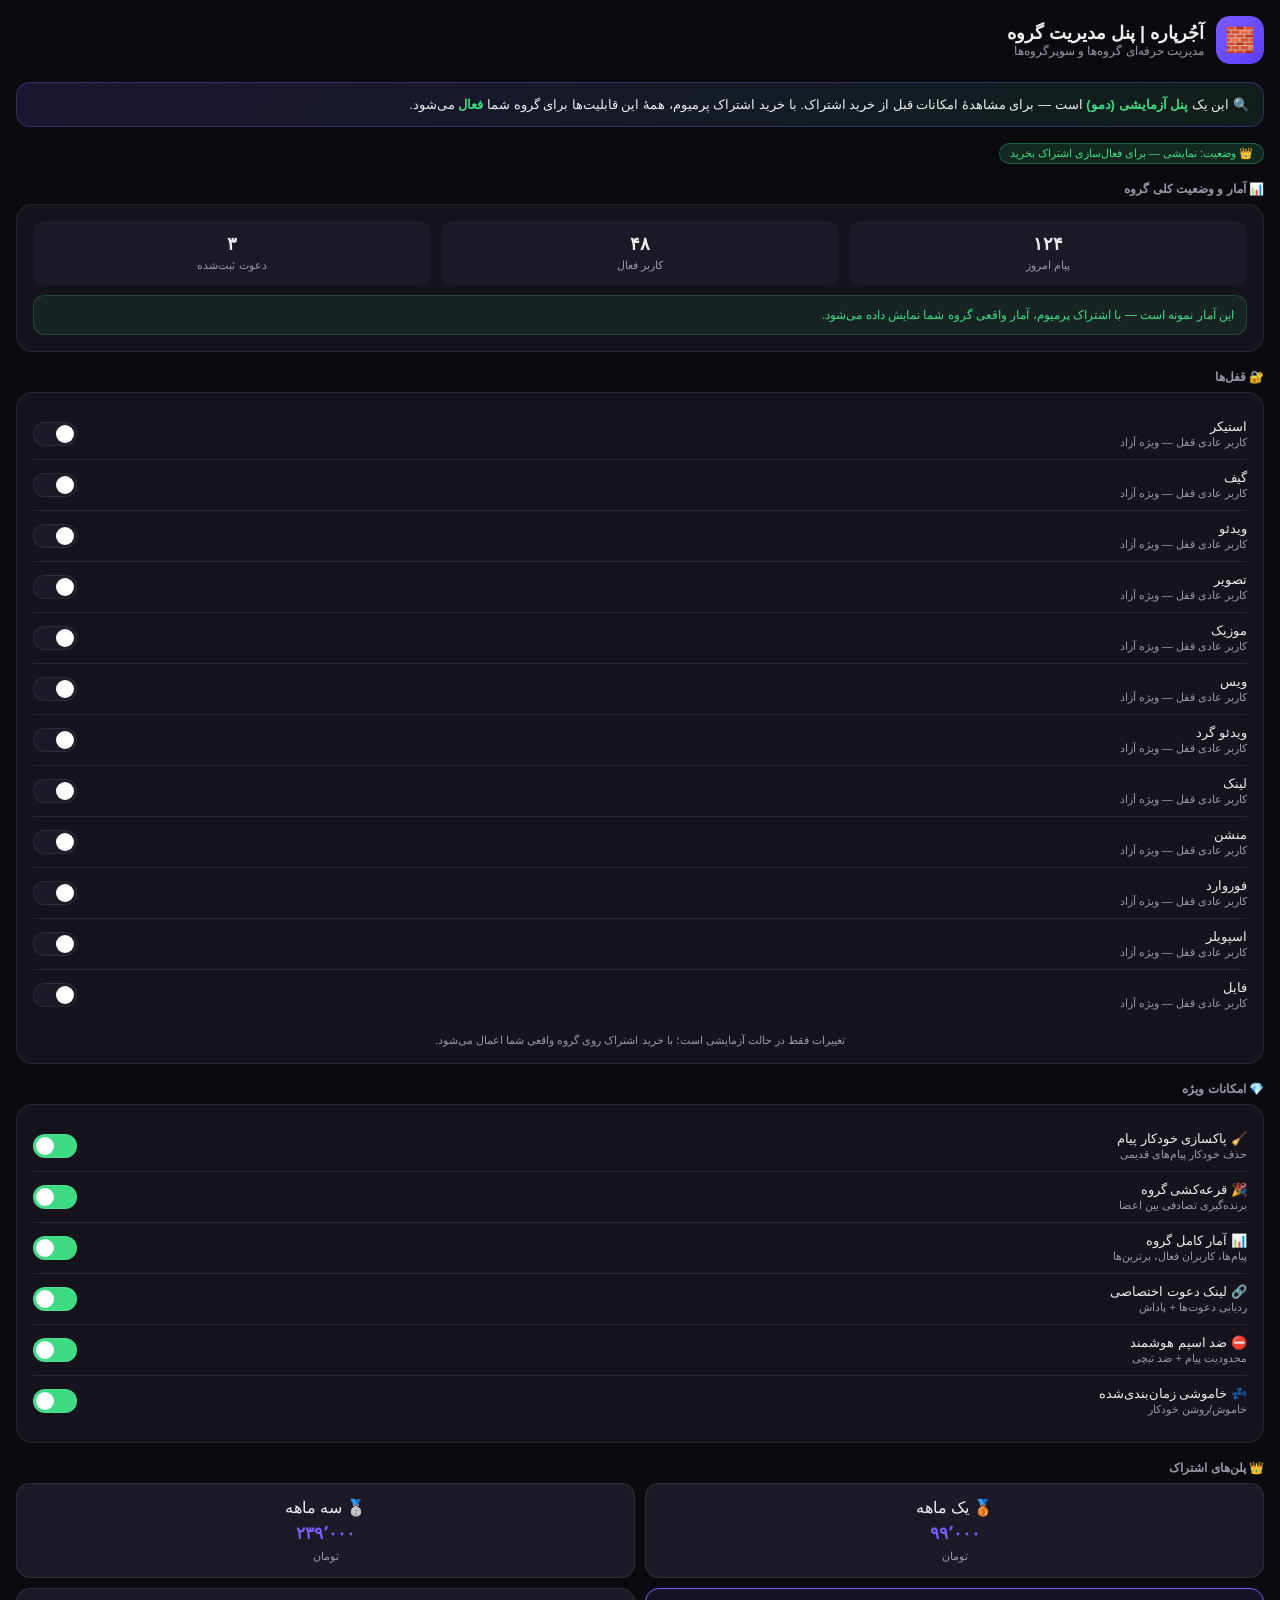
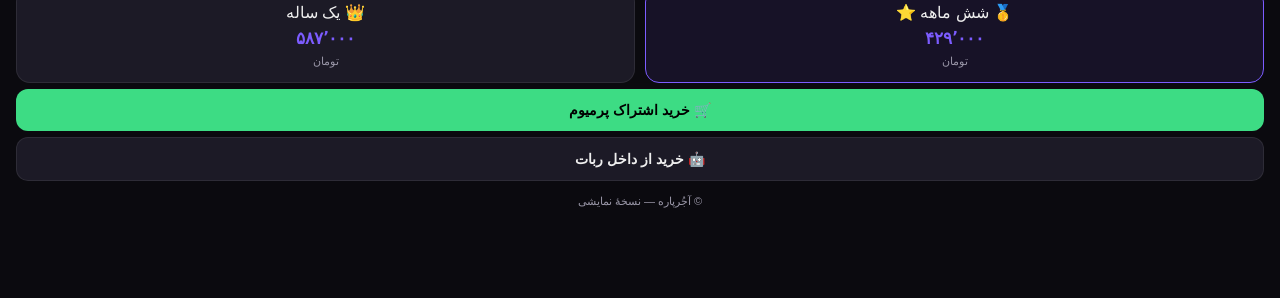
==== webapp/panel.html @ dfb61b86 "Add group raffle, auto-cleanup, stats, invite links + trial web panel (demo like TLPro)" ====
<!DOCTYPE html>
<html lang="fa" dir="rtl">
<head>
<meta charset="utf-8"/>
<meta name="viewport" content="width=device-width, initial-scale=1, viewport-fit=cover"/>
<title>پنل مدیریت گروه — آجُرپاره</title>
<style>
:root {
  --bg: #0b0a0f; --card: #15141d; --card2: #1c1a26; --text: #eee;
  --muted: #9a97a8; --accent: #7c5cff; --green: #3ddc84; --red: #ff5c7a;
  --yellow: #ffc857; --border: rgba(255,255,255,.08);
}
* { margin:0; padding:0; box-sizing:border-box; }
body { background:var(--bg); color:var(--text); font-family:'Segoe UI',Tahoma,sans-serif; padding:16px; padding-bottom:90px; }
.header { display:flex; align-items:center; gap:12px; margin-bottom:18px; }
.logo { width:48px; height:48px; border-radius:14px; background:linear-gradient(135deg,#7c5cff,#5a3dff); display:flex; align-items:center; justify-content:center; font-size:24px; }
.header h1 { font-size:18px; }
.header p { font-size:12px; color:var(--muted); }
.badge { display:inline-block; background:rgba(124,92,255,.2); color:var(--accent); border:1px solid rgba(124,92,255,.4); padding:3px 10px; border-radius:20px; font-size:11px; }
.badge.days { background:rgba(61,220,132,.15); color:var(--green); border-color:rgba(61,220,132,.3); }
.trial-banner { background:linear-gradient(135deg,rgba(124,92,255,.15),rgba(61,220,132,.1)); border:1px solid rgba(124,92,255,.3); border-radius:14px; padding:14px; margin-bottom:16px; font-size:13px; }
.trial-banner b { color:var(--green); }
.card { background:var(--card); border:1px solid var(--border); border-radius:16px; padding:16px; margin-bottom:14px; }
.card h2 { font-size:15px; margin-bottom:12px; display:flex; align-items:center; gap:8px; }
.section-title { font-size:12px; color:var(--muted); margin:18px 0 8px; font-weight:600; }
.row { display:flex; align-items:center; justify-content:space-between; padding:10px 0; border-bottom:1px solid var(--border); }
.row:last-child { border-bottom:none; }
.row .label { font-size:13px; }
.row .desc { font-size:11px; color:var(--muted); margin-top:2px; }
.lock { width:44px; height:24px; border-radius:20px; background:var(--card2); border:1px solid var(--border); position:relative; transition:.2s; cursor:pointer; }
.lock.active { background:var(--green); }
.lock::after { content:""; position:absolute; width:18px; height:18px; border-radius:50%; background:#fff; top:2px; right:2px; transition:.2s; }
.lock.active::after { right:22px; }
.btn { display:block; width:100%; padding:13px; border:none; border-radius:12px; background:var(--accent); color:#fff; font-size:14px; font-weight:600; cursor:pointer; margin-top:6px; font-family:inherit; }
.btn.secondary { background:var(--card2); color:var(--text); border:1px solid var(--border); }
.btn.green { background:var(--green); color:#000; }
.stats-grid { display:grid; grid-template-columns:1fr 1fr 1fr; gap:10px; }
.stat { background:var(--card2); border-radius:12px; padding:12px; text-align:center; }
.stat b { font-size:18px; display:block; }
.stat span { font-size:11px; color:var(--muted); }
.vip-note { background:rgba(61,220,132,.08); border:1px solid rgba(61,220,132,.2); border-radius:12px; padding:12px; font-size:12px; color:var(--green); margin-top:10px; }
.plans { display:grid; grid-template-columns:1fr 1fr; gap:10px; }
.plan { background:var(--card2); border:1px solid var(--border); border-radius:14px; padding:14px; text-align:center; cursor:pointer; transition:.2s; }
.plan:hover { border-color:var(--accent); transform:translateY(-2px); }
.plan.best { border-color:var(--accent); background:rgba(124,92,255,.1); }
.plan .price { font-size:17px; font-weight:700; color:var(--accent); margin:6px 0; }
.plan .per { font-size:11px; color:var(--muted); }
.demo-note { font-size:11px; color:var(--muted); text-align:center; margin-top:14px; }
</style>
</head>
<body>
  <div class="header">
    <div class="logo">🧱</div>
    <div>
      <h1>آجُرپاره | پنل مدیریت گروه</h1>
      <p>مدیریت حرفه‌ای گروه‌ها و سوپرگروه‌ها</p>
    </div>
  </div>

  <div class="trial-banner">
    🔍 این یک <b>پنل آزمایشی (دمو)</b> است — برای مشاهدهٔ امکانات قبل از خرید اشتراک.
    با خرید اشتراک پرمیوم، همهٔ این قابلیت‌ها برای گروه شما <b>فعال</b> می‌شود.
  </div>

  <div class="badge days" id="vipStatus">👑 وضعیت: نمایشی — برای فعال‌سازی اشتراک بخرید</div>

  <div class="section-title">📊 آمار و وضعیت کلی گروه</div>
  <div class="card">
    <div class="stats-grid">
      <div class="stat"><b id="statMsg">۱۲۴</b><span>پیام امروز</span></div>
      <div class="stat"><b id="statUser">۴۸</b><span>کاربر فعال</span></div>
      <div class="stat"><b id="statInv">۳</b><span>دعوت ثبت‌شده</span></div>
    </div>
    <div class="vip-note" id="demoNote">این آمار نمونه است — با اشتراک پرمیوم، آمار واقعی گروه شما نمایش داده می‌شود.</div>
  </div>

  <div class="section-title">🔐 قفل‌ها</div>
  <div class="card">
    <div id="locksList"></div>
    <div class="demo-note">تغییرات فقط در حالت آزمایشی است؛ با خرید اشتراک روی گروه واقعی شما اعمال می‌شود.</div>
  </div>

  <div class="section-title">💎 امکانات ویژه</div>
  <div class="card">
    <div class="row"><div><div class="label">🧹 پاکسازی خودکار پیام</div><div class="desc">حذف خودکار پیام‌های قدیمی</div></div><div class="lock active"></div></div>
    <div class="row"><div><div class="label">🎉 قرعه‌کشی گروه</div><div class="desc">برنده‌گیری تصادفی بین اعضا</div></div><div class="lock active"></div></div>
    <div class="row"><div><div class="label">📊 آمار کامل گروه</div><div class="desc">پیام‌ها، کاربران فعال، برترین‌ها</div></div><div class="lock active"></div></div>
    <div class="row"><div><div class="label">🔗 لینک دعوت اختصاصی</div><div class="desc">ردیابی دعوت‌ها + پاداش</div></div><div class="lock active"></div></div>
    <div class="row"><div><div class="label">⛔ ضد اسپم هوشمند</div><div class="desc">محدودیت پیام + ضد تبچی</div></div><div class="lock active"></div></div>
    <div class="row"><div><div class="label">💤 خاموشی زمان‌بندی‌شده</div><div class="desc">خاموش/روشن خودکار</div></div><div class="lock active"></div></div>
  </div>

  <div class="section-title">👑 پلن‌های اشتراک</div>
  <div class="plans">
    <div class="plan" onclick="buyPlan(1)"><div>🥉 یک ماهه</div><div class="price">۹۹٬۰۰۰</div><div class="per">تومان</div></div>
    <div class="plan" onclick="buyPlan(3)"><div>🥈 سه ماهه</div><div class="price">۲۳۹٬۰۰۰</div><div class="per">تومان</div></div>
    <div class="plan best" onclick="buyPlan(6)"><div>🥇 شش ماهه ⭐</div><div class="price">۴۲۹٬۰۰۰</div><div class="per">تومان</div></div>
    <div class="plan" onclick="buyPlan(12)"><div>👑 یک ساله</div><div class="price">۵۸۷٬۰۰۰</div><div class="per">تومان</div></div>
  </div>

  <button class="btn green" onclick="buyPlan(6)">🛒 خرید اشتراک پرمیوم</button>
  <button class="btn secondary" onclick="openBot()">🤖 خرید از داخل ربات</button>
  <div class="demo-note">© آجُرپاره — نسخهٔ نمایشی</div>

<script>
const LOCKS = [
  ["sticker","استیکر"], ["gif","گیف"], ["video","ویدئو"], ["photo","تصویر"],
  ["audio","موزیک"], ["voice","ویس"], ["video_note","ویدئو گرد"], ["link","لینک"],
  ["mention","منشن"], ["forward","فوروارد"], ["spoiler","اسپویلر"], ["document","فایل"]
];
const locksEl = document.getElementById("locksList");
LOCKS.forEach(([key,label]) => {
  const row = document.createElement("div");
  row.className = "row";
  row.innerHTML = `<div><div class="label">${label}</div><div class="desc">کاربر عادی قفل — ویژه آزاد</div></div><div class="lock" data-key="${key}"></div>`;
  row.querySelector(".lock").addEventListener("click", function(){ this.classList.toggle("active"); });
  locksEl.appendChild(row);
});

function buyPlan(months) {
  if (window.Telegram?.WebApp) {
    window.Telegram.WebApp.close();
  }
  const botUrl = "https://t.me/Ajorparehbot";
  window.open(`${botUrl}?start=vip_${months}`, "_blank");
}
function openBot() {
  window.open("https://t.me/Ajorparehbot", "_blank");
}
if (window.Telegram?.WebApp) {
  window.Telegram.WebApp.ready();
  window.Telegram.WebApp.expand();
}
</script>
</body>
</html>
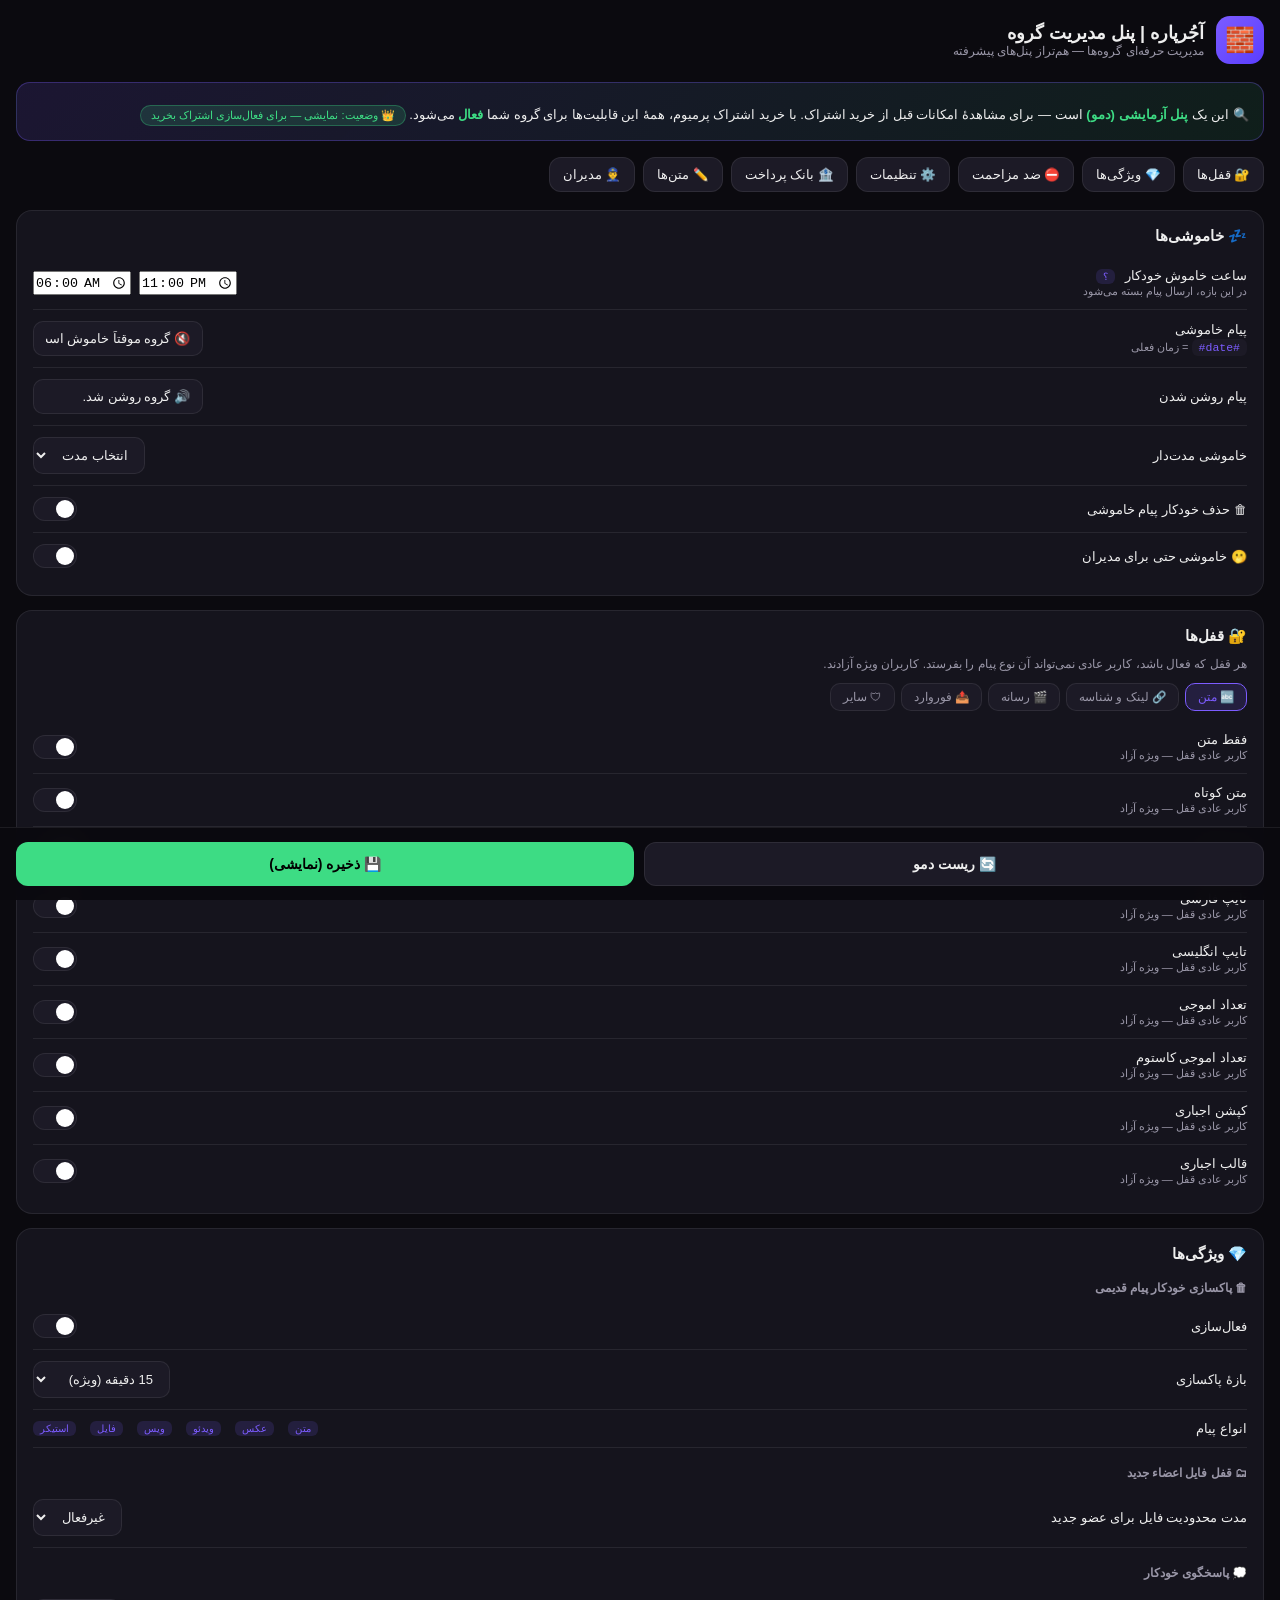
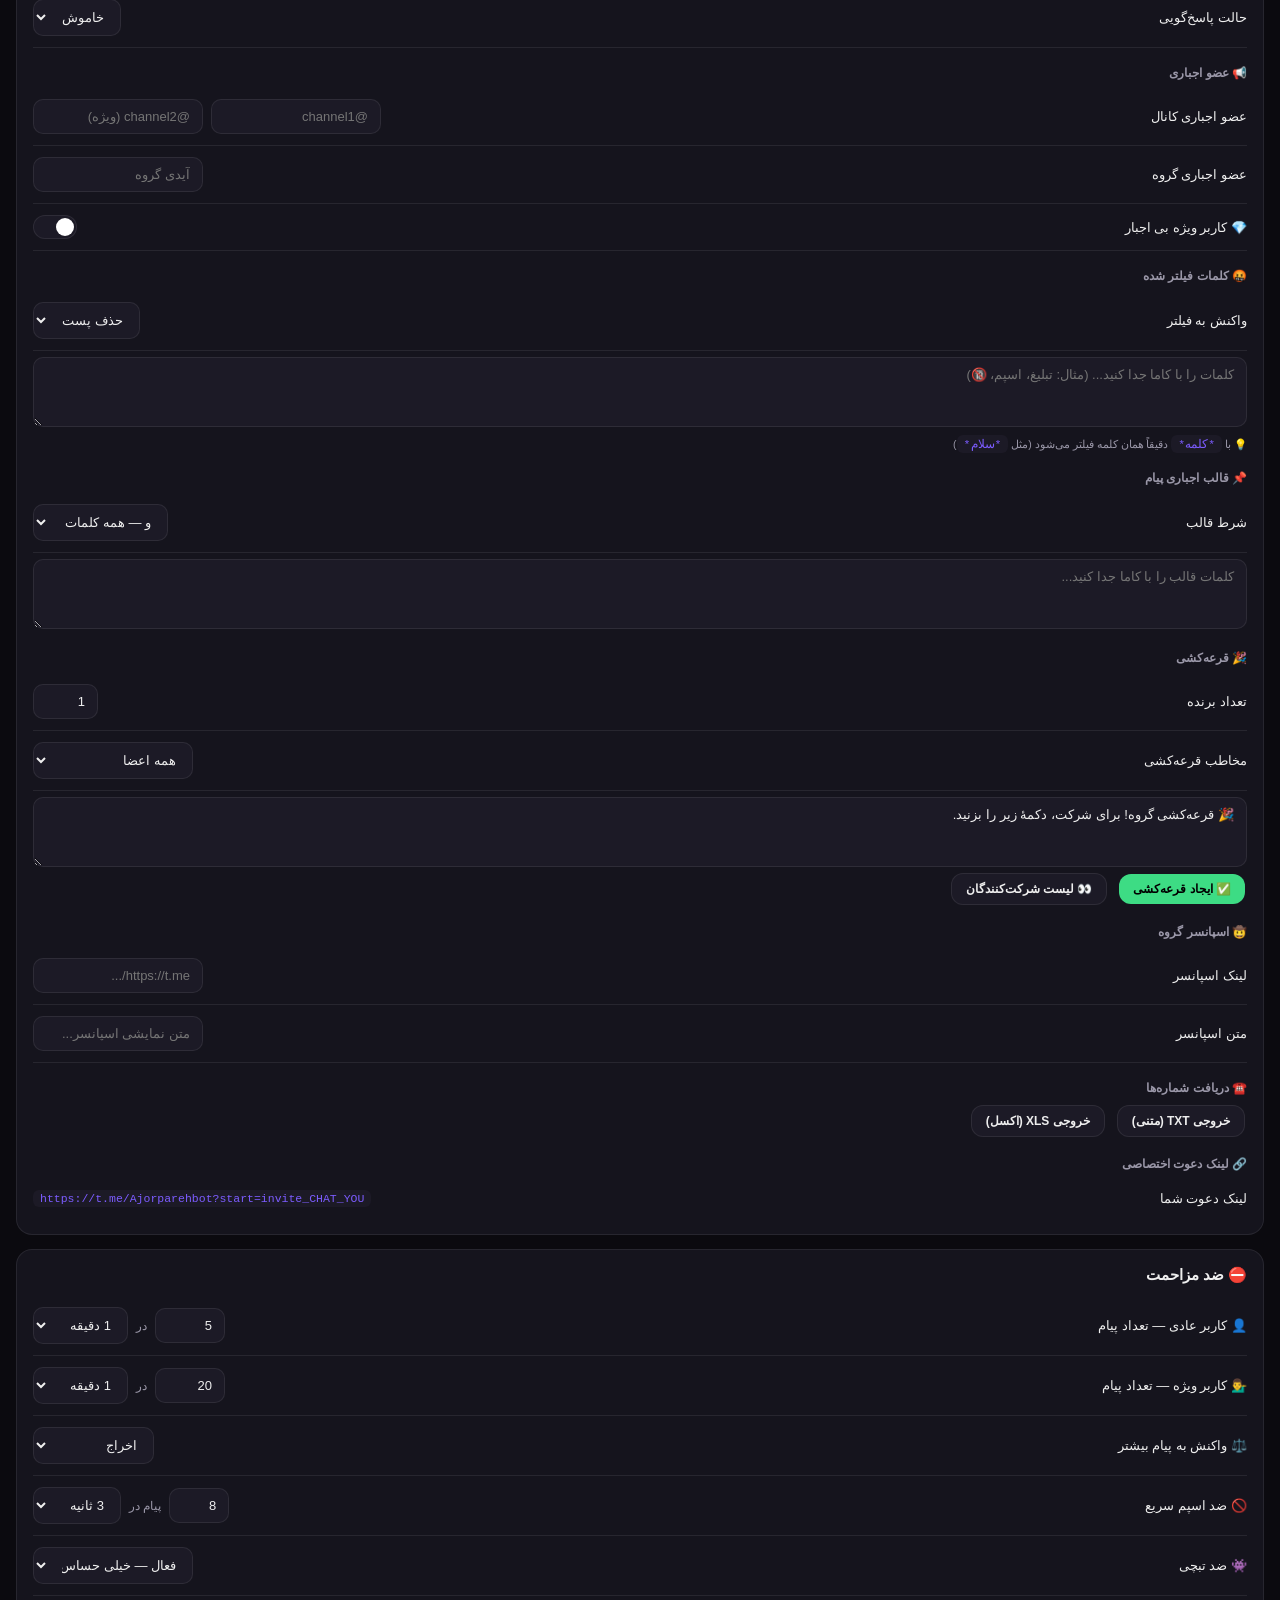
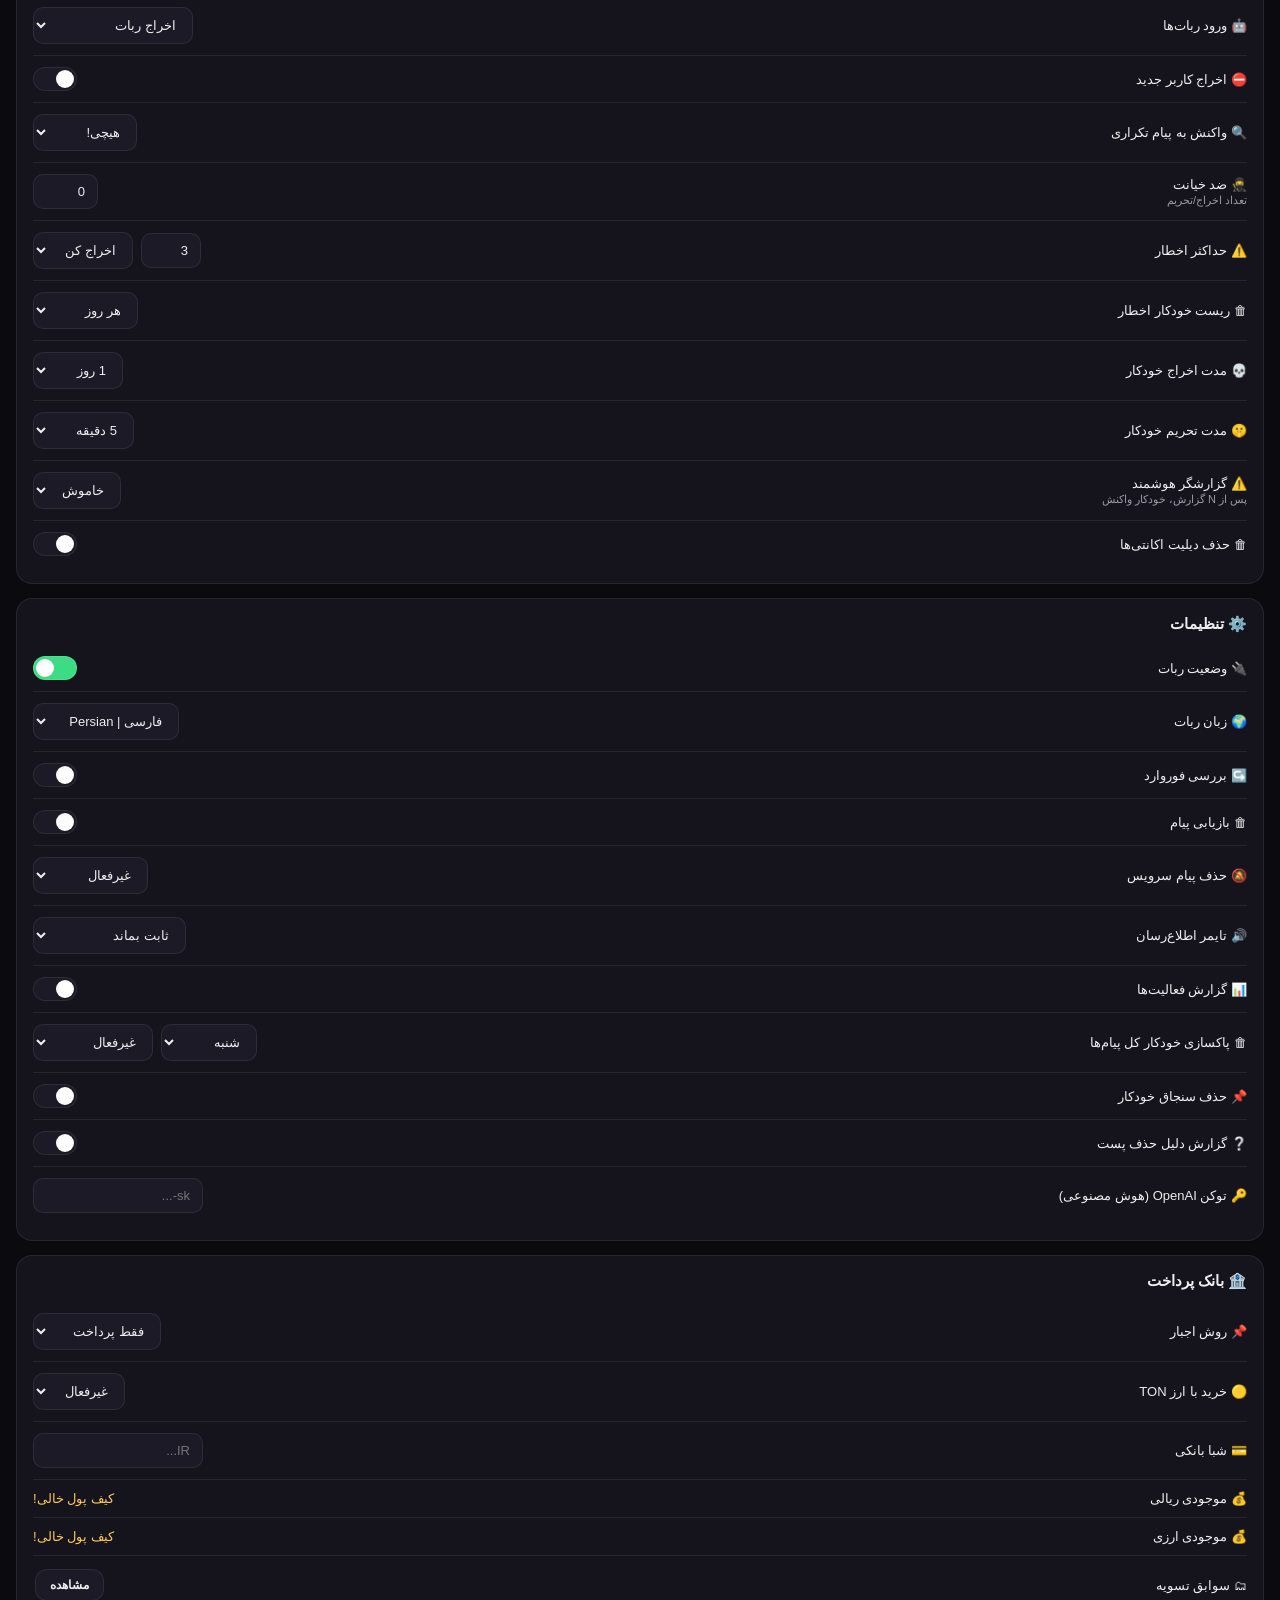
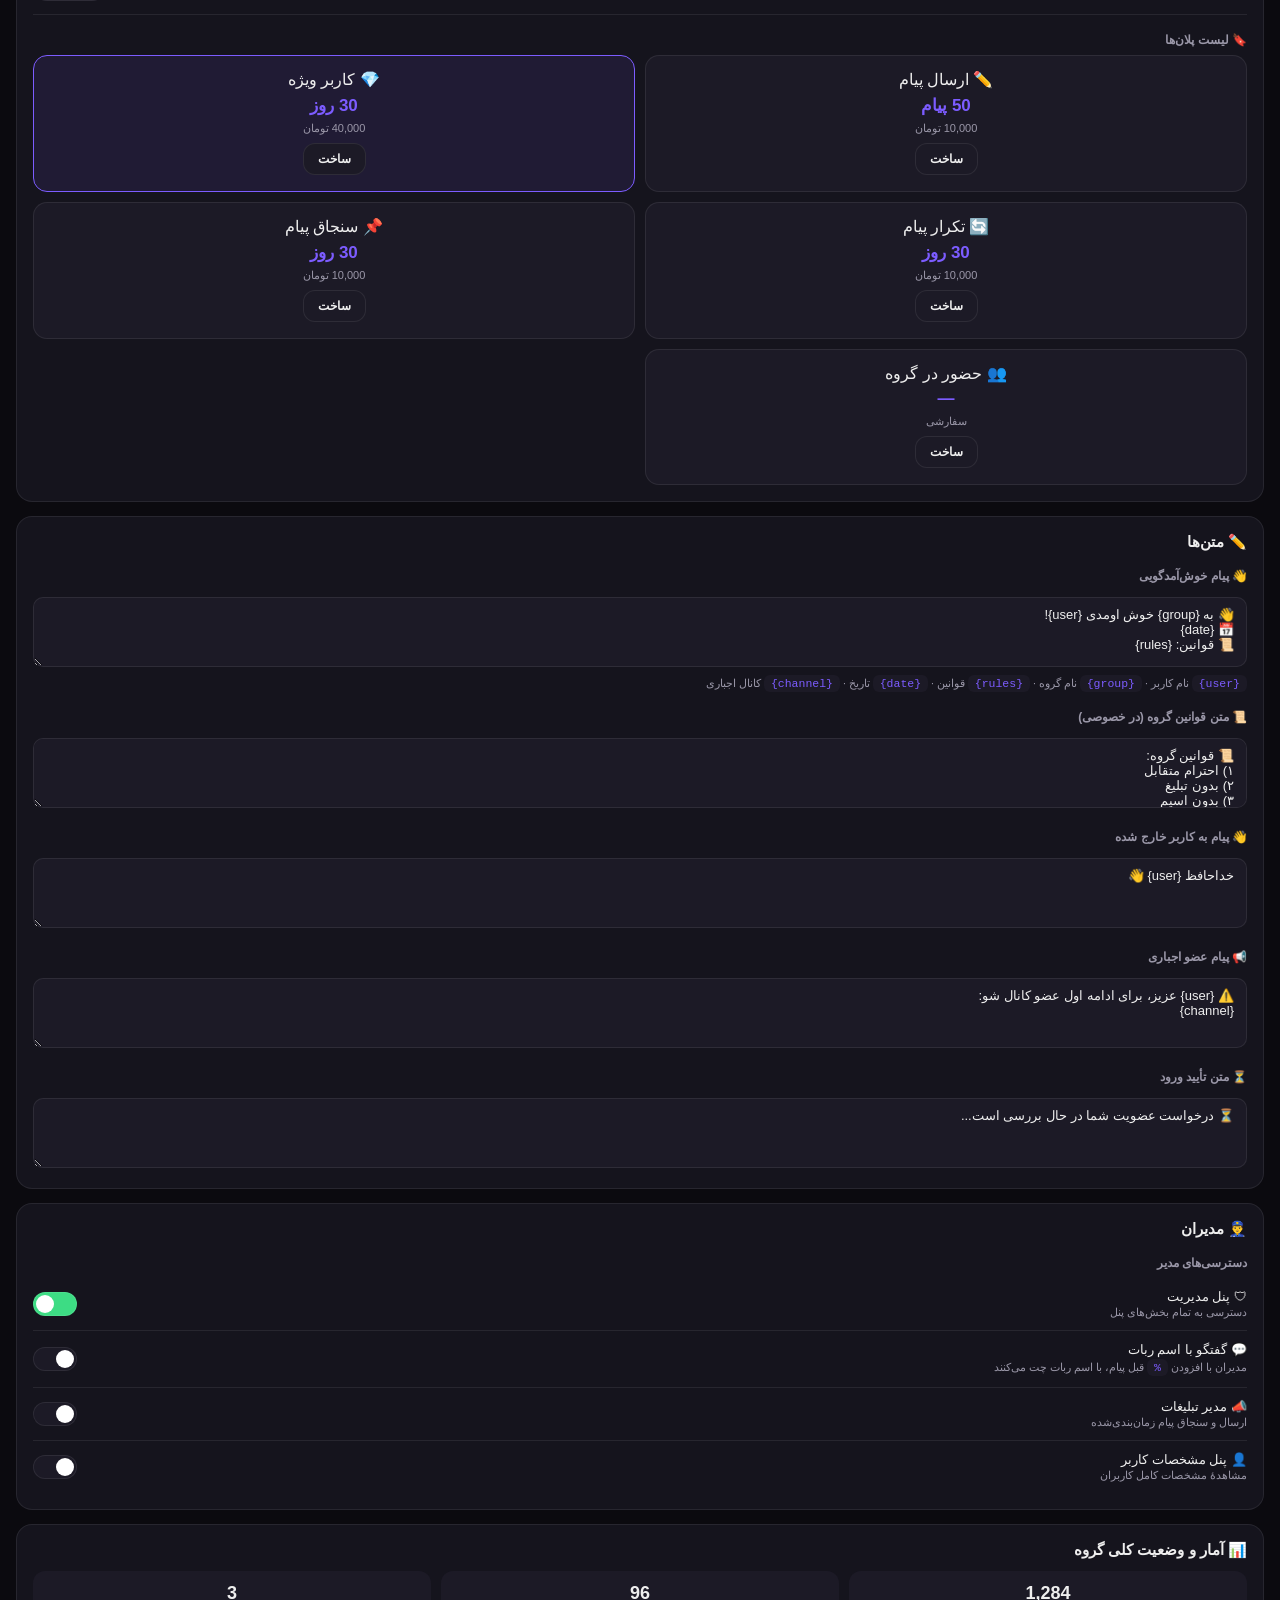
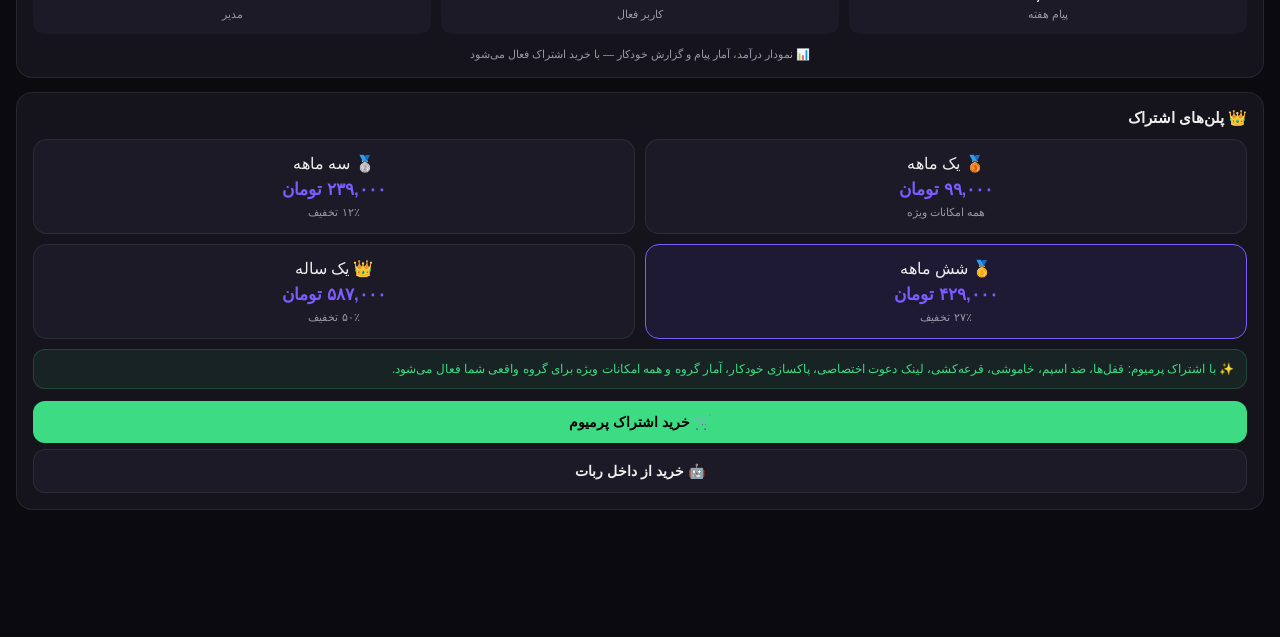
==== commit 6869024a: "TLPro-level group management: 55+ locks with detail modes, anti-spam suite (fast spam, tabchi, dupli" ====
--- a/webapp/panel.html
+++ b/webapp/panel.html
@@ -5,132 +5,374 @@
 <meta name="viewport" content="width=device-width, initial-scale=1, viewport-fit=cover"/>
 <title>پنل مدیریت گروه — آجُرپاره</title>
 <style>
-:root {
-  --bg: #0b0a0f; --card: #15141d; --card2: #1c1a26; --text: #eee;
-  --muted: #9a97a8; --accent: #7c5cff; --green: #3ddc84; --red: #ff5c7a;
-  --yellow: #ffc857; --border: rgba(255,255,255,.08);
-}
-* { margin:0; padding:0; box-sizing:border-box; }
-body { background:var(--bg); color:var(--text); font-family:'Segoe UI',Tahoma,sans-serif; padding:16px; padding-bottom:90px; }
-.header { display:flex; align-items:center; gap:12px; margin-bottom:18px; }
-.logo { width:48px; height:48px; border-radius:14px; background:linear-gradient(135deg,#7c5cff,#5a3dff); display:flex; align-items:center; justify-content:center; font-size:24px; }
-.header h1 { font-size:18px; }
-.header p { font-size:12px; color:var(--muted); }
-.badge { display:inline-block; background:rgba(124,92,255,.2); color:var(--accent); border:1px solid rgba(124,92,255,.4); padding:3px 10px; border-radius:20px; font-size:11px; }
-.badge.days { background:rgba(61,220,132,.15); color:var(--green); border-color:rgba(61,220,132,.3); }
-.trial-banner { background:linear-gradient(135deg,rgba(124,92,255,.15),rgba(61,220,132,.1)); border:1px solid rgba(124,92,255,.3); border-radius:14px; padding:14px; margin-bottom:16px; font-size:13px; }
-.trial-banner b { color:var(--green); }
-.card { background:var(--card); border:1px solid var(--border); border-radius:16px; padding:16px; margin-bottom:14px; }
-.card h2 { font-size:15px; margin-bottom:12px; display:flex; align-items:center; gap:8px; }
-.section-title { font-size:12px; color:var(--muted); margin:18px 0 8px; font-weight:600; }
-.row { display:flex; align-items:center; justify-content:space-between; padding:10px 0; border-bottom:1px solid var(--border); }
-.row:last-child { border-bottom:none; }
-.row .label { font-size:13px; }
-.row .desc { font-size:11px; color:var(--muted); margin-top:2px; }
-.lock { width:44px; height:24px; border-radius:20px; background:var(--card2); border:1px solid var(--border); position:relative; transition:.2s; cursor:pointer; }
-.lock.active { background:var(--green); }
-.lock::after { content:""; position:absolute; width:18px; height:18px; border-radius:50%; background:#fff; top:2px; right:2px; transition:.2s; }
-.lock.active::after { right:22px; }
-.btn { display:block; width:100%; padding:13px; border:none; border-radius:12px; background:var(--accent); color:#fff; font-size:14px; font-weight:600; cursor:pointer; margin-top:6px; font-family:inherit; }
-.btn.secondary { background:var(--card2); color:var(--text); border:1px solid var(--border); }
-.btn.green { background:var(--green); color:#000; }
-.stats-grid { display:grid; grid-template-columns:1fr 1fr 1fr; gap:10px; }
-.stat { background:var(--card2); border-radius:12px; padding:12px; text-align:center; }
-.stat b { font-size:18px; display:block; }
-.stat span { font-size:11px; color:var(--muted); }
-.vip-note { background:rgba(61,220,132,.08); border:1px solid rgba(61,220,132,.2); border-radius:12px; padding:12px; font-size:12px; color:var(--green); margin-top:10px; }
-.plans { display:grid; grid-template-columns:1fr 1fr; gap:10px; }
-.plan { background:var(--card2); border:1px solid var(--border); border-radius:14px; padding:14px; text-align:center; cursor:pointer; transition:.2s; }
-.plan:hover { border-color:var(--accent); transform:translateY(-2px); }
-.plan.best { border-color:var(--accent); background:rgba(124,92,255,.1); }
-.plan .price { font-size:17px; font-weight:700; color:var(--accent); margin:6px 0; }
-.plan .per { font-size:11px; color:var(--muted); }
-.demo-note { font-size:11px; color:var(--muted); text-align:center; margin-top:14px; }
+:root{--bg:#0b0a0f;--card:#15141d;--card2:#1c1a26;--text:#eee;--muted:#9a97a8;--accent:#7c5cff;--green:#3ddc84;--red:#ff5c7a;--yellow:#ffc857;--border:rgba(255,255,255,.08)}
+*{margin:0;padding:0;box-sizing:border-box}
+body{background:var(--bg);color:var(--text);font-family:'Segoe UI',Tahoma,sans-serif;padding:16px;padding-bottom:110px}
+.header{display:flex;align-items:center;gap:12px;margin-bottom:18px}
+.logo{width:48px;height:48px;border-radius:14px;background:linear-gradient(135deg,#7c5cff,#5a3dff);display:flex;align-items:center;justify-content:center;font-size:24px}
+.header h1{font-size:18px}
+.header p{font-size:12px;color:var(--muted)}
+.badge{display:inline-block;background:rgba(124,92,255,.2);color:var(--accent);border:1px solid rgba(124,92,255,.4);padding:3px 10px;border-radius:20px;font-size:11px}
+.badge.days{background:rgba(61,220,132,.15);color:var(--green);border-color:rgba(61,220,132,.3)}
+.trial-banner{background:linear-gradient(135deg,rgba(124,92,255,.15),rgba(61,220,132,.1));border:1px solid rgba(124,92,255,.3);border-radius:14px;padding:14px;margin-bottom:16px;font-size:13px}
+.trial-banner b{color:var(--green)}
+.quick-nav{display:flex;gap:8px;flex-wrap:wrap;margin-bottom:18px}
+.qbtn{background:var(--card2);border:1px solid var(--border);color:var(--text);border-radius:12px;padding:9px 13px;font-size:12.5px;cursor:pointer;font-family:inherit;transition:.2s;text-decoration:none;color:var(--text)}
+.qbtn:hover{border-color:var(--accent)}
+.qbtn.active{background:var(--accent);border-color:var(--accent);color:#fff}
+.card{background:var(--card);border:1px solid var(--border);border-radius:16px;padding:16px;margin-bottom:14px}
+.card h2{font-size:15px;margin-bottom:12px;display:flex;align-items:center;gap:8px}
+.section-title{font-size:12px;color:var(--muted);margin:18px 0 8px;font-weight:600}
+.row{display:flex;align-items:center;justify-content:space-between;padding:11px 0;border-bottom:1px solid var(--border);gap:10px}
+.row:last-child{border-bottom:none}
+.row .label{font-size:13px;flex:1}
+.row .desc{font-size:11px;color:var(--muted);margin-top:2px}
+.lock{width:44px;height:24px;border-radius:20px;background:var(--card2);border:1px solid var(--border);position:relative;transition:.2s;cursor:pointer;flex-shrink:0}
+.lock.active{background:var(--green)}
+.lock::after{content:"";position:absolute;width:18px;height:18px;border-radius:50%;background:#fff;top:2px;right:2px;transition:.2s}
+.lock.active::after{right:22px}
+select,input[type=text],input[type=number],textarea{background:var(--card2);border:1px solid var(--border);color:var(--text);border-radius:10px;padding:9px 12px;font-size:13px;font-family:inherit;max-width:170px}
+select{max-width:160px}
+textarea{width:100%;max-width:100%;min-height:70px;margin-top:6px}
+.btn{display:block;width:100%;padding:13px;border:none;border-radius:12px;background:var(--accent);color:#fff;font-size:14px;font-weight:600;cursor:pointer;margin-top:6px;font-family:inherit}
+.btn.secondary{background:var(--card2);color:var(--text);border:1px solid var(--border)}
+.btn.green{background:var(--green);color:#000}
+.btn.sm{padding:8px 14px;font-size:12px;width:auto;display:inline-block;margin:2px}
+.btn.red{background:var(--red);color:#fff}
+.stats-grid{display:grid;grid-template-columns:1fr 1fr 1fr;gap:10px}
+.stat{background:var(--card2);border-radius:12px;padding:12px;text-align:center}
+.stat b{font-size:18px;display:block}
+.stat span{font-size:11px;color:var(--muted)}
+.vip-note{background:rgba(61,220,132,.08);border:1px solid rgba(61,220,132,.2);border-radius:12px;padding:12px;font-size:12px;color:var(--green);margin-top:10px}
+.plans{display:grid;grid-template-columns:1fr 1fr;gap:10px}
+.plan{background:var(--card2);border:1px solid var(--border);border-radius:14px;padding:14px;text-align:center;cursor:pointer;transition:.2s}
+.plan:hover{border-color:var(--accent);transform:translateY(-2px)}
+.plan.best{border-color:var(--accent);background:rgba(124,92,255,.1)}
+.plan .price{font-size:17px;font-weight:700;color:var(--accent);margin:6px 0}
+.plan .per{font-size:11px;color:var(--muted)}
+.demo-note{font-size:11px;color:var(--muted);text-align:center;margin-top:14px}
+.category-tabs{display:flex;gap:6px;flex-wrap:wrap;margin-bottom:10px}
+.cat-tab{background:var(--card2);border:1px solid var(--border);border-radius:10px;padding:6px 12px;font-size:11.5px;cursor:pointer;font-family:inherit;color:var(--muted)}
+.cat-tab.active{background:rgba(124,92,255,.15);border-color:var(--accent);color:var(--accent)}
+.tag{font-size:10px;background:rgba(124,92,255,.15);color:var(--accent);border-radius:6px;padding:2px 7px;margin-right:6px}
+.tag.vip{background:rgba(255,200,87,.15);color:var(--yellow)}
+.toast{position:fixed;bottom:90px;left:50%;transform:translateX(-50%);background:var(--green);color:#000;padding:10px 20px;border-radius:12px;font-size:13px;font-weight:600;opacity:0;transition:.3s;pointer-events:none;z-index:99}
+.toast.show{opacity:1}
+.mini-row{display:flex;gap:8px;align-items:center;flex-wrap:wrap}
+code{background:var(--card2);padding:2px 7px;border-radius:6px;font-size:11.5px;color:var(--accent);direction:ltr;display:inline-block}
+.footer-cta{position:fixed;bottom:0;left:0;right:0;background:rgba(11,10,15,.96);backdrop-filter:blur(10px);padding:14px 16px;display:flex;gap:10px;z-index:50;border-top:1px solid var(--border)}
+.footer-cta .btn{margin:0}
 </style>
 </head>
 <body>
-  <div class="header">
-    <div class="logo">🧱</div>
-    <div>
-      <h1>آجُرپاره | پنل مدیریت گروه</h1>
-      <p>مدیریت حرفه‌ای گروه‌ها و سوپرگروه‌ها</p>
-    </div>
+<div class="header">
+  <div class="logo">🧱</div>
+  <div>
+    <h1>آجُرپاره | پنل مدیریت گروه</h1>
+    <p>مدیریت حرفه‌ای گروه‌ها — هم‌تراز پنل‌های پیشرفته</p>
   </div>
-
-  <div class="trial-banner">
-    🔍 این یک <b>پنل آزمایشی (دمو)</b> است — برای مشاهدهٔ امکانات قبل از خرید اشتراک.
-    با خرید اشتراک پرمیوم، همهٔ این قابلیت‌ها برای گروه شما <b>فعال</b> می‌شود.
+</div>
+
+<div class="trial-banner">
+  🔍 این یک <b>پنل آزمایشی (دمو)</b> است — برای مشاهدهٔ امکانات قبل از خرید اشتراک.
+  با خرید اشتراک پرمیوم، همهٔ این قابلیت‌ها برای گروه شما <b>فعال</b> می‌شود.
+  <div class="badge days" id="vipStatus" style="margin-top:8px">👑 وضعیت: نمایشی — برای فعال‌سازی اشتراک بخرید</div>
+</div>
+
+<div class="quick-nav" id="quickNav">
+  <a class="qbtn" href="#locks">🔐 قفل‌ها</a>
+  <a class="qbtn" href="#vip">💎 ویژگی‌ها</a>
+  <a class="qbtn" href="#spam">⛔️ ضد مزاحمت</a>
+  <a class="qbtn" href="#set">⚙️ تنظیمات</a>
+  <a class="qbtn" href="#pay">🏦 بانک پرداخت</a>
+  <a class="qbtn" href="#text">✏️ متن‌ها</a>
+  <a class="qbtn" href="#admins">👮‍♂️ مدیران</a>
+</div>
+
+<!-- ============ خاموشی‌ها ============ -->
+<div class="card" id="shutdown">
+  <h2>💤 خاموشی‌ها</h2>
+  <div class="row"><div class="label">ساعت خاموش خودکار <span class="tag">؟</span><div class="desc">در این بازه، ارسال پیام بسته می‌شود</div></div>
+    <div class="mini-row"><input type="time" id="offTime" value="23:00"><input type="time" id="onTime" value="06:00"></div></div>
+  <div class="row"><div class="label">پیام خاموشی <div class="desc"><code>#date#</code> = زمان فعلی</div></div><input type="text" id="offMsg" value="🔇 گروه موقتاً خاموش است."></div>
+  <div class="row"><div class="label">پیام روشن شدن</div><input type="text" id="onMsg" value="🔊 گروه روشن شد."></div>
+  <div class="row"><div class="label">خاموشی مدت‌دار</div>
+    <select id="durSel"><option>انتخاب مدت</option><option>15 دقیقه</option><option>30 دقیقه</option><option>1 ساعت</option><option>2 ساعت</option><option>3 ساعت</option><option>6 ساعت</option><option>12 ساعت</option><option>24 ساعت</option><option>2 روز</option><option>3 روز</option><option>7 روز</option><option>30 روز</option></select></div>
+  <div class="row"><div class="label">🗑 حذف خودکار پیام خاموشی</div><div class="lock" data-demo="shutdownDelete"></div></div>
+  <div class="row"><div class="label">🫢 خاموشی حتی برای مدیران</div><div class="lock" data-demo="shutdownAdmins"></div></div>
+</div>
+
+<!-- ============ قفل‌ها ============ -->
+<div class="card" id="locks">
+  <h2>🔐 قفل‌ها</h2>
+  <div class="desc" style="font-size:12px;color:var(--muted);margin-bottom:12px">هر قفل که فعال باشد، کاربر عادی نمی‌تواند آن نوع پیام را بفرستد. کاربران ویژه آزادند.</div>
+  <div class="category-tabs" id="catTabs"></div>
+  <div id="locksList"></div>
+</div>
+
+<!-- ============ ویژگی‌ها ============ -->
+<div class="card" id="vip">
+  <h2>💎 ویژگی‌ها</h2>
+  <div class="section-title">🗑 پاکسازی خودکار پیام قدیمی</div>
+  <div class="row"><div class="label">فعال‌سازی</div><div class="lock" data-demo="autoCleanup"></div></div>
+  <div class="row"><div class="label">بازهٔ پاکسازی</div><select id="cleanupSel"><option>15 دقیقه (ویژه)</option><option>30 دقیقه (ویژه)</option><option>1 ساعت</option><option>3 ساعت</option><option>5 ساعت</option><option>10 ساعت</option><option>16 ساعت</option><option>24 ساعت</option><option>48 ساعت (ویژه)</option></select></div>
+  <div class="row"><div class="label">انواع پیام</div><div class="mini-row"><span class="tag">متن</span><span class="tag">عکس</span><span class="tag">ویدئو</span><span class="tag">ویس</span><span class="tag">فایل</span><span class="tag">استیکر</span></div></div>
+
+  <div class="section-title">🗂 قفل فایل اعضاء جدید</div>
+  <div class="row"><div class="label">مدت محدودیت فایل برای عضو جدید</div><select id="newFileSel"><option>غیرفعال</option><option>1 روز</option><option>2 روز</option><option>3 روز</option><option>5 روز</option><option>10 روز</option><option>15 روز</option><option>30 روز</option></select></div>
+
+  <div class="section-title">💭 پاسخگوی خودکار</div>
+  <div class="row"><div class="label">حالت پاسخ‌گویی</div><select id="autoReplySel"><option>خاموش</option><option>مشابه</option><option>دقیق</option></select></div>
+
+  <div class="section-title">📢 عضو اجباری</div>
+  <div class="row"><div class="label">عضو اجباری کانال</div><div class="mini-row"><input type="text" id="forceCh" placeholder="@channel1"><input type="text" id="forceCh2" placeholder="@channel2 (ویژه)"></div></div>
+  <div class="row"><div class="label">عضو اجباری گروه</div><input type="text" id="forceGr" placeholder="آیدی گروه"></div>
+  <div class="row"><div class="label">💎 کاربر ویژه بی اجبار</div><div class="lock" data-demo="vipNoForce"></div></div>
+
+  <div class="section-title">🤬 کلمات فیلتر شده</div>
+  <div class="row"><div class="label">واکنش به فیلتر</div><select id="filterAction"><option>حذف پست</option><option>ثبت اخطار</option><option>سکوت</option><option>اخراج</option></select></div>
+  <textarea id="filterWords" placeholder="کلمات را با کاما جدا کنید... (مثال: تبلیغ، اسپم، 🔞)"></textarea>
+  <div class="desc" style="font-size:10.5px;color:var(--muted);margin-top:4px">💡 با <code>*کلمه*</code> دقیقاً همان کلمه فیلتر می‌شود (مثل <code>*سلام*</code>)</div>
+
+  <div class="section-title">📌 قالب اجباری پیام</div>
+  <div class="row"><div class="label">شرط قالب</div><select id="templateCond"><option>و — همه کلمات</option><option>یا — حداقل یکی</option></select></div>
+  <textarea id="templateWords" placeholder="کلمات قالب را با کاما جدا کنید..."></textarea>
+
+  <div class="section-title">🎉 قرعه‌کشی</div>
+  <div class="row"><div class="label">تعداد برنده</div><input type="number" id="raffleWinners" value="1" min="1" max="20"></div>
+  <div class="row"><div class="label">مخاطب قرعه‌کشی</div><select id="raffleAud"><option>همه اعضا</option><option>فقط کاربران ویژه</option><option>کاربران قدیمی (۷+ روز)</option><option>کاربران جدید</option><option>فقط دعوت‌کننده‌ها</option></select></div>
+  <textarea id="raffleText" placeholder="متن قرعه‌کشی...">🎉 قرعه‌کشی گروه! برای شرکت، دکمهٔ زیر را بزنید.</textarea>
+  <div class="mini-row"><button class="btn sm green">✅ ایجاد قرعه‌کشی</button><button class="btn sm secondary">👀 لیست شرکت‌کنندگان</button></div>
+
+  <div class="section-title">🤠 اسپانسر گروه</div>
+  <div class="row"><div class="label">لینک اسپانسر</div><input type="text" id="sponsorLink" placeholder="https://t.me/..."></div>
+  <div class="row"><div class="label">متن اسپانسر</div><input type="text" id="sponsorText" placeholder="متن نمایشی اسپانسر..."></div>
+
+  <div class="section-title">☎️ دریافت شماره‌ها</div>
+  <div class="mini-row"><button class="btn sm secondary">خروجی TXT (متنی)</button><button class="btn sm secondary">خروجی XLS (اکسل)</button></div>
+
+  <div class="section-title">🔗 لینک دعوت اختصاصی</div>
+  <div class="row"><div class="label">لینک دعوت شما</div><code>https://t.me/Ajorparehbot?start=invite_CHAT_YOU</code></div>
+</div>
+
+<!-- ============ ضد مزاحمت ============ -->
+<div class="card" id="spam">
+  <h2>⛔️ ضد مزاحمت</h2>
+  <div class="row"><div class="label">👤 کاربر عادی — تعداد پیام</div><div class="mini-row"><input type="number" id="spamCount" value="5" min="1" max="100" style="width:70px"> <span style="font-size:12px;color:var(--muted)">در</span> <select id="spamWindow"><option>1 دقیقه</option><option>2 دقیقه</option><option>3 دقیقه</option><option>5 دقیقه</option><option>10 دقیقه</option><option>15 دقیقه</option><option>30 دقیقه</option><option>1 ساعت</option></select></div></div>
+  <div class="row"><div class="label">💁‍♂️ کاربر ویژه — تعداد پیام</div><div class="mini-row"><input type="number" id="vipSpamCount" value="20" min="1" max="200" style="width:70px"> <span style="font-size:12px;color:var(--muted)">در</span> <select id="vipSpamWindow"><option>1 دقیقه</option><option>2 دقیقه</option><option>3 دقیقه</option><option>5 دقیقه</option><option>10 دقیقه</option><option>15 دقیقه</option></select></div></div>
+  <div class="row"><div class="label">⚖️ واکنش به پیام بیشتر</div><select id="spamAction"><option>اخراج</option><option>سکوت</option><option>اخطار و حذف</option><option>فقط حذف</option></select></div>
+  <div class="row"><div class="label">🚫 ضد اسپم سریع</div><div class="mini-row"><input type="number" id="fastCount" value="8" min="2" max="30" style="width:60px"> <span style="font-size:12px;color:var(--muted)">پیام در</span> <select id="fastSec"><option>3 ثانیه</option><option>5 ثانیه</option><option>8 ثانیه</option><option>10 ثانیه</option></select></div></div>
+  <div class="row"><div class="label">👾 ضد تبچی</div><select id="tabchiSel"><option>فعال — خیلی حساس</option><option>فعال</option><option>غیرفعال</option></select></div>
+  <div class="row"><div class="label">🤖 ورود ربات‌ها</div><select id="botJoin"><option>اخراج ربات</option><option>اخراج ربات و اضافه‌کننده</option><option>مجاز</option></select></div>
+  <div class="row"><div class="label">⛔️ اخراج کاربر جدید</div><div class="lock" data-demo="kickNew"></div></div>
+  <div class="row"><div class="label">🔍 واکنش به پیام تکراری</div><select id="dupSel"><option>هیچی!</option><option>سکوت</option><option>حذف پیام</option><option>ثبت اخطار</option></select></div>
+  <div class="row"><div class="label">🥷 ضد خیانت <div class="desc">تعداد اخراج/تحریم</div></div><input type="number" id="betrayCount" value="0" min="0" max="50"></div>
+  <div class="row"><div class="label">⚠️ حداکثر اخطار</div><div class="mini-row"><input type="number" id="maxWarn" value="3" min="1" max="20" style="width:60px"><select id="warnAction"><option>اخراج کن</option><option>ساکت کن</option></select></div></div>
+  <div class="row"><div class="label">🗑 ریست خودکار اخطار</div><select id="warnReset"><option>هر روز</option><option>هر سه روز</option><option>هر هفته</option><option>هر دو هفته</option><option>ماهیانه</option><option>هیچ وقت</option></select></div>
+  <div class="row"><div class="label">💀 مدت اخراج خودکار</div><select id="banDur"><option>1 روز</option><option>2 روز</option><option>3 روز</option><option>5 روز</option><option>10 روز</option><option>20 روز</option><option>30 روز</option><option>60 روز</option><option>90 روز</option><option>180 روز</option><option>دائمی</option></select></div>
+  <div class="row"><div class="label">🤫 مدت تحریم خودکار</div><select id="muteDur"><option>5 دقیقه</option><option>10 دقیقه</option><option>30 دقیقه</option><option>60 دقیقه</option><option>5 ساعت</option><option>12 ساعت</option><option>1 روز</option><option>3 روز</option><option>1 هفته</option></select></div>
+  <div class="row"><div class="label">⚠️ گزارشگر هوشمند <div class="desc">پس از N گزارش، خودکار واکنش</div></div><select id="smartRep"><option>خاموش</option><option>روشن</option></select></div>
+  <div class="row"><div class="label">🗑 حذف دیلیت اکانتی‌ها</div><div class="lock" data-demo="delAccount"></div></div>
+</div>
+
+<!-- ============ تنظیمات ============ -->
+<div class="card" id="set">
+  <h2>⚙️ تنظیمات</h2>
+  <div class="row"><div class="label">🔌 وضعیت ربات</div><div class="lock active" data-demo="botStatus"></div></div>
+  <div class="row"><div class="label">🌍 زبان ربات</div><select id="langSel"><option>فارسی | Persian</option><option>انگلیسی | English</option><option>ترکی | Turkish</option><option>روسی | Russian</option><option>عربی | Arabic</option></select></div>
+  <div class="row"><div class="label">↪️ بررسی فوروارد</div><div class="lock" data-demo="checkFwd"></div></div>
+  <div class="row"><div class="label">🗑 بازیابی پیام</div><div class="lock" data-demo="restoreMsg"></div></div>
+  <div class="row"><div class="label">🔕 حذف پیام سرویس</div><select id="svcMsg"><option>غیرفعال</option><option>فوری</option><option>3 دقیقه بعد</option><option>5 دقیقه بعد</option><option>10 دقیقه بعد</option><option>30 دقیقه بعد</option></select></div>
+  <div class="row"><div class="label">🔊 تایمر اطلاع‌رسان</div><select id="timerMsg"><option>ثابت بماند</option><option>حذف بعد از 1 دقیقه</option><option>حذف بعد از 2 دقیقه</option><option>حذف بعد از 5 دقیقه</option></select></div>
+  <div class="row"><div class="label">📊 گزارش فعالیت‌ها</div><div class="lock" data-demo="activityLog"></div></div>
+  <div class="row"><div class="label">🗑 پاکسازی خودکار کل پیام‌ها</div><div class="mini-row"><select id="cleanDay"><option>شنبه</option><option>یک‌شنبه</option><option>دوشنبه</option><option>سه‌شنبه</option><option>چهارشنبه</option><option>پنجشنبه</option><option>جمعه</option></select><select id="cleanHour"><option>غیرفعال</option><option>ساعت 02AM</option><option>ساعت 04AM</option><option>ساعت 06AM</option><option>ساعت 12PM</option><option>ساعت 23PM</option></select></div></div>
+  <div class="row"><div class="label">📌 حذف سنجاق خودکار</div><div class="lock" data-demo="unpinAuto"></div></div>
+  <div class="row"><div class="label">❔ گزارش دلیل حذف پست</div><div class="lock" data-demo="deleteReason"></div></div>
+  <div class="row"><div class="label">🔑 توکن OpenAI (هوش مصنوعی)</div><input type="text" placeholder="sk-..."></div>
+</div>
+
+<!-- ============ بانک پرداخت ============ -->
+<div class="card" id="pay">
+  <h2>🏦 بانک پرداخت</h2>
+  <div class="row"><div class="label">📌 روش اجبار</div><select id="payMethod"><option>فقط پرداخت</option><option>پرداخت و اجبار</option></select></div>
+  <div class="row"><div class="label">🟡 خرید با ارز TON</div><select id="tonSel"><option>غیرفعال</option><option>ضریب 1</option><option>ضریب 2</option><option>ضریب 3</option><option>ضریب 5</option></select></div>
+  <div class="row"><div class="label">💳 شبا بانکی</div><input type="text" id="shaba" placeholder="IR..."></div>
+  <div class="row"><div class="label">💰 موجودی ریالی</div><div style="font-size:13px;color:var(--yellow)">کیف پول خالی!</div></div>
+  <div class="row"><div class="label">💰 موجودی ارزی</div><div style="font-size:13px;color:var(--yellow)">کیف پول خالی!</div></div>
+  <div class="row"><div class="label">🗂 سوابق تسویه</div><button class="btn sm secondary">مشاهده</button></div>
+  <div class="section-title">🔖 لیست پلان‌ها</div>
+  <div class="plans" id="planList">
+    <div class="plan"><div>✏️ ارسال پیام</div><div class="price">50 پیام</div><div class="per">10,000 تومان</div><button class="btn sm secondary" style="margin-top:8px">ساخت</button></div>
+    <div class="plan best"><div>💎 کاربر ویژه</div><div class="price">30 روز</div><div class="per">40,000 تومان</div><button class="btn sm secondary" style="margin-top:8px">ساخت</button></div>
+    <div class="plan"><div>🔄 تکرار پیام</div><div class="price">30 روز</div><div class="per">10,000 تومان</div><button class="btn sm secondary" style="margin-top:8px">ساخت</button></div>
+    <div class="plan"><div>📌 سنجاق پیام</div><div class="price">30 روز</div><div class="per">10,000 تومان</div><button class="btn sm secondary" style="margin-top:8px">ساخت</button></div>
+    <div class="plan"><div>👥 حضور در گروه</div><div class="price">—</div><div class="per">سفارشی</div><button class="btn sm secondary" style="margin-top:8px">ساخت</button></div>
   </div>
-
-  <div class="badge days" id="vipStatus">👑 وضعیت: نمایشی — برای فعال‌سازی اشتراک بخرید</div>
-
-  <div class="section-title">📊 آمار و وضعیت کلی گروه</div>
-  <div class="card">
-    <div class="stats-grid">
-      <div class="stat"><b id="statMsg">۱۲۴</b><span>پیام امروز</span></div>
-      <div class="stat"><b id="statUser">۴۸</b><span>کاربر فعال</span></div>
-      <div class="stat"><b id="statInv">۳</b><span>دعوت ثبت‌شده</span></div>
-    </div>
-    <div class="vip-note" id="demoNote">این آمار نمونه است — با اشتراک پرمیوم، آمار واقعی گروه شما نمایش داده می‌شود.</div>
+</div>
+
+<!-- ============ متن‌ها ============ -->
+<div class="card" id="text">
+  <h2>✏️ متن‌ها</h2>
+  <div class="section-title">👋 پیام خوش‌آمدگویی</div>
+  <textarea id="welcomeText">👋 به {group} خوش اومدی {user}!
+📅 {date}
+📜 قوانین: {rules}</textarea>
+  <div class="desc" style="font-size:10.5px;color:var(--muted);margin:4px 0 10px"><code>{user}</code> نام کاربر · <code>{group}</code> نام گروه · <code>{rules}</code> قوانین · <code>{date}</code> تاریخ · <code>{channel}</code> کانال اجباری</div>
+
+  <div class="section-title">📜 متن قوانین گروه (در خصوصی)</div>
+  <textarea id="rulesText">📜 قوانین گروه:
+۱) احترام متقابل
+۲) بدون تبلیغ
+۳) بدون اسپم</textarea>
+
+  <div class="section-title">👋 پیام به کاربر خارج شده</div>
+  <textarea id="leftText">خداحافظ {user} 👋</textarea>
+
+  <div class="section-title">📢 پیام عضو اجباری</div>
+  <textarea id="forceText">⚠️ {user} عزیز، برای ادامه اول عضو کانال شو:
+{channel}</textarea>
+
+  <div class="section-title">⏳ متن تأیید ورود</div>
+  <textarea id="approvalText">⏳ درخواست عضویت شما در حال بررسی است...</textarea>
+</div>
+
+<!-- ============ مدیران ============ -->
+<div class="card" id="admins">
+  <h2>👮‍♂️ مدیران</h2>
+  <div class="section-title">دسترسی‌های مدیر</div>
+  <div class="row"><div class="label">🛡 پنل مدیریت <div class="desc">دسترسی به تمام بخش‌های پنل</div></div><div class="lock active" data-demo="admFull"></div></div>
+  <div class="row"><div class="label">💬 گفتگو با اسم ربات <div class="desc">مدیران با افزودن <code>%</code> قبل پیام، با اسم ربات چت می‌کنند</div></div><div class="lock" data-demo="admChat"></div></div>
+  <div class="row"><div class="label">📣 مدیر تبلیغات <div class="desc">ارسال و سنجاق پیام زمان‌بندی‌شده</div></div><div class="lock" data-demo="admAds"></div></div>
+  <div class="row"><div class="label">👤 پنل مشخصات کاربر <div class="desc">مشاهدهٔ مشخصات کامل کاربران</div></div><div class="lock" data-demo="admProfile"></div></div>
+</div>
+
+<div class="card">
+  <h2>📊 آمار و وضعیت کلی گروه</h2>
+  <div class="stats-grid">
+    <div class="stat"><b>1,284</b><span>پیام هفته</span></div>
+    <div class="stat"><b>96</b><span>کاربر فعال</span></div>
+    <div class="stat"><b>3</b><span>مدیر</span></div>
   </div>
-
-  <div class="section-title">🔐 قفل‌ها</div>
-  <div class="card">
-    <div id="locksList"></div>
-    <div class="demo-note">تغییرات فقط در حالت آزمایشی است؛ با خرید اشتراک روی گروه واقعی شما اعمال می‌شود.</div>
+  <div class="demo-note">📊 نمودار درآمد، آمار پیام و گزارش خودکار — با خرید اشتراک فعال می‌شود</div>
+</div>
+
+<div class="card">
+  <h2>👑 پلن‌های اشتراک</h2>
+  <div class="plans">
+    <div class="plan" onclick="buyPlan(1)"><div>🥉 یک ماهه</div><div class="price">۹۹,۰۰۰ تومان</div><div class="per">همه امکانات ویژه</div></div>
+    <div class="plan" onclick="buyPlan(3)"><div>🥈 سه ماهه</div><div class="price">۲۳۹,۰۰۰ تومان</div><div class="per">۱۲٪ تخفیف</div></div>
+    <div class="plan best" onclick="buyPlan(6)"><div>🥇 شش ماهه</div><div class="price">۴۲۹,۰۰۰ تومان</div><div class="per">۲۷٪ تخفیف</div></div>
+    <div class="plan" onclick="buyPlan(12)"><div>👑 یک ساله</div><div class="price">۵۸۷,۰۰۰ تومان</div><div class="per">۵۰٪ تخفیف</div></div>
   </div>
-
-  <div class="section-title">💎 امکانات ویژه</div>
-  <div class="card">
-    <div class="row"><div><div class="label">🧹 پاکسازی خودکار پیام</div><div class="desc">حذف خودکار پیام‌های قدیمی</div></div><div class="lock active"></div></div>
-    <div class="row"><div><div class="label">🎉 قرعه‌کشی گروه</div><div class="desc">برنده‌گیری تصادفی بین اعضا</div></div><div class="lock active"></div></div>
-    <div class="row"><div><div class="label">📊 آمار کامل گروه</div><div class="desc">پیام‌ها، کاربران فعال، برترین‌ها</div></div><div class="lock active"></div></div>
-    <div class="row"><div><div class="label">🔗 لینک دعوت اختصاصی</div><div class="desc">ردیابی دعوت‌ها + پاداش</div></div><div class="lock active"></div></div>
-    <div class="row"><div><div class="label">⛔ ضد اسپم هوشمند</div><div class="desc">محدودیت پیام + ضد تبچی</div></div><div class="lock active"></div></div>
-    <div class="row"><div><div class="label">💤 خاموشی زمان‌بندی‌شده</div><div class="desc">خاموش/روشن خودکار</div></div><div class="lock active"></div></div>
-  </div>
-
-  <div class="section-title">👑 پلن‌های اشتراک</div>
-  <div class="plans">
-    <div class="plan" onclick="buyPlan(1)"><div>🥉 یک ماهه</div><div class="price">۹۹٬۰۰۰</div><div class="per">تومان</div></div>
-    <div class="plan" onclick="buyPlan(3)"><div>🥈 سه ماهه</div><div class="price">۲۳۹٬۰۰۰</div><div class="per">تومان</div></div>
-    <div class="plan best" onclick="buyPlan(6)"><div>🥇 شش ماهه ⭐</div><div class="price">۴۲۹٬۰۰۰</div><div class="per">تومان</div></div>
-    <div class="plan" onclick="buyPlan(12)"><div>👑 یک ساله</div><div class="price">۵۸۷٬۰۰۰</div><div class="per">تومان</div></div>
-  </div>
-
-  <button class="btn green" onclick="buyPlan(6)">🛒 خرید اشتراک پرمیوم</button>
+  <div class="vip-note">✨ با اشتراک پرمیوم: قفل‌ها، ضد اسپم، خاموشی، قرعه‌کشی، لینک دعوت اختصاصی، پاکسازی خودکار، آمار گروه و همه امکانات ویژه برای گروه واقعی شما فعال می‌شود.</div>
+  <button class="btn green" onclick="buyPlan(6)" style="margin-top:12px">🛒 خرید اشتراک پرمیوم</button>
   <button class="btn secondary" onclick="openBot()">🤖 خرید از داخل ربات</button>
-  <div class="demo-note">© آجُرپاره — نسخهٔ نمایشی</div>
+</div>
+
+<div class="footer-cta">
+  <button class="btn secondary" onclick="resetDemo()">🔄 ریست دمو</button>
+  <button class="btn green" onclick="saveDemo()">💾 ذخیره (نمایشی)</button>
+</div>
+
+<div class="toast" id="toast">✅ ذخیره شد</div>
 
 <script>
-const LOCKS = [
-  ["sticker","استیکر"], ["gif","گیف"], ["video","ویدئو"], ["photo","تصویر"],
-  ["audio","موزیک"], ["voice","ویس"], ["video_note","ویدئو گرد"], ["link","لینک"],
-  ["mention","منشن"], ["forward","فوروارد"], ["spoiler","اسپویلر"], ["document","فایل"]
-];
-const locksEl = document.getElementById("locksList");
-LOCKS.forEach(([key,label]) => {
+const botUrl = "https://t.me/Ajorparehbot";
+
+// قفل‌ها با دسته‌بندی — هم‌تراز TLPro
+const LOCK_CATS = {
+  "🔤 متن": [
+    ["text_only","فقط متن"],["short_text","متن کوتاه"],["long_text","متن بلند"],
+    ["persian_typing","تایپ فارسی"],["english_typing","تایپ انگلیسی"],
+    ["emoji_count","تعداد اموجی"],["custom_emoji_count","تعداد اموجی کاستوم"],
+    ["caption_required","کپشن اجباری"],["template_required","قالب اجباری"]],
+  "🔗 لینک و شناسه": [
+    ["link","لینک"],["link_external","لینک خارجی"],["link_telegram","لینک تلگرامی"],
+    ["link_short","لینک کوتاه"],["link_instagram","لینک اینستاگرام"],["link_email","ایمیل"],
+    ["link_hidden","لینک مخفی (هایپر)"],["link_bot","لینک ربات"],["link_glass","لینک شیشه‌ای"],
+    ["link_bio","لینک بیو"],["channel_id","آیدی کانال/گروه"],["mention","منشن"],
+    ["mention_text","منشن متنی"],["phone","شماره تلفن"],["reply","پاسخ/ریپلای"],["reply_external","ریپلای خارجی"]],
+  "🎬 رسانه": [
+    ["photo","تصویر"],["video","ویدئو"],["audio","موزیک"],["voice","ویس"],
+    ["video_note","ویدئو گرد"],["gif","گیف"],["sticker","استیکر"],["document","فایل"],
+    ["location","لوکیشن"],["poll","نظرسنجی"],["story","استوری"],["game","بازی"],
+    ["app","اپلیکیشن"],["spoiler","اسپویلر"],["nsfw_attach","پیوست مستهجن"],
+    ["nsfw_sticker","استیکر مستهجن"],["edit_text","ویرایش متن"],["edit_caption","ویرایش پیوست"]],
+  "📤 فوروارد": [
+    ["forward","فوروارد"],["forward_channel_public","فوروارد کانال عمومی"],
+    ["forward_channel_private","فوروارد کانال خصوصی"],["forward_user","فوروارد کاربر"]],
+  "🛡 سایر": [
+    ["hidden_identity","هویت مخفی"],["ai","هوش مصنوعی"],["bot_message","پیام رباتی"],
+    ["like","لایک"],["music_finder","موزیک یاب"],["currency_price","قیمت ارزها"],
+    ["bio","بیوگرافی"],["private_chat","چت خصوصی"]],
+};
+
+let activeCat = "🔤 متن";
+const lockStates = {}; // key -> true/false
+
+function renderCatTabs(){
+  const tabs = document.getElementById("catTabs");
+  tabs.innerHTML = "";
+  for(const cat of Object.keys(LOCK_CATS)){
+    const b = document.createElement("button");
+    b.className = "cat-tab" + (cat===activeCat?" active":"");
+    b.textContent = cat;
+    b.onclick = ()=>{ activeCat=cat; renderCatTabs(); renderLocks(); };
+    tabs.appendChild(b);
+  }
+}
+function lockRow(key,label){
   const row = document.createElement("div");
   row.className = "row";
-  row.innerHTML = `<div><div class="label">${label}</div><div class="desc">کاربر عادی قفل — ویژه آزاد</div></div><div class="lock" data-key="${key}"></div>`;
-  row.querySelector(".lock").addEventListener("click", function(){ this.classList.toggle("active"); });
-  locksEl.appendChild(row);
-});
-
-function buyPlan(months) {
-  if (window.Telegram?.WebApp) {
-    window.Telegram.WebApp.close();
+  const extra = key==="video" ? '<div class="mini-row" style="margin-top:6px"><select class="video-mode" style="max-width:130px;font-size:11px"><option value="free">آزاد</option><option value="10mb">بالای 10MB</option><option value="50mb">بالای 50MB</option><option value="100mb">بالای 100MB</option><option value="200mb">بالای 200MB</option><option value="500mb">بالای 500MB</option><option value="all">همه اندازه‌ها</option></select></div>' : '';
+  row.innerHTML = `<div><div class="label">${label}${key==="phone"?' <span class="tag">عادی/حساس</span>':''}</div><div class="desc">کاربر عادی قفل — ویژه آزاد</div>${extra}</div><div class="lock" data-lock="${key}"></div>`;
+  const lock = row.querySelector(".lock");
+  lock.classList.toggle("active", !!lockStates[key]);
+  lock.addEventListener("click", ()=>{
+    lockStates[key] = !lockStates[key];
+    lock.classList.toggle("active");
+  });
+  const modeSel = row.querySelector(".video-mode");
+  if(modeSel) modeSel.value = lockStates[key+"_mode"]||"free";
+  return row;
+}
+function renderLocks(){
+  const list = document.getElementById("locksList");
+  list.innerHTML = "";
+  for(const [key,label] of LOCK_CATS[activeCat]){
+    list.appendChild(lockRow(key,label));
   }
-  const botUrl = "https://t.me/Ajorparehbot";
+}
+// toggle های ساده
+function initDemoToggles(){
+  document.querySelectorAll(".lock[data-demo]").forEach(el=>{
+    el.addEventListener("click", ()=> el.classList.toggle("active"));
+  });
+}
+function buyPlan(months){
+  if(window.Telegram?.WebApp) window.Telegram.WebApp.close();
   window.open(`${botUrl}?start=vip_${months}`, "_blank");
 }
-function openBot() {
-  window.open("https://t.me/Ajorparehbot", "_blank");
-}
-if (window.Telegram?.WebApp) {
-  window.Telegram.WebApp.ready();
-  window.Telegram.WebApp.expand();
-}
+function openBot(){ window.open(botUrl, "_blank"); }
+function saveDemo(){
+  const t = document.getElementById("toast");
+  t.textContent = "✅ تنظیمات دمو ذخیره شد (نمایشی)";
+  t.classList.add("show");
+  setTimeout(()=>t.classList.remove("show"), 2200);
+}
+function resetDemo(){
+  Object.keys(lockStates).forEach(k=>delete lockStates[k]);
+  renderLocks();
+  document.querySelectorAll(".lock[data-demo]").forEach(el=>el.classList.remove("active"));
+  const t = document.getElementById("toast");
+  t.textContent = "🔄 دمو ریست شد";
+  t.classList.add("show");
+  setTimeout(()=>t.classList.remove("show"), 2200);
+}
+renderCatTabs();
+renderLocks();
+initDemoToggles();
+if(window.Telegram?.WebApp){ window.Telegram.WebApp.ready(); window.Telegram.WebApp.expand(); }
 </script>
 </body>
 </html>
